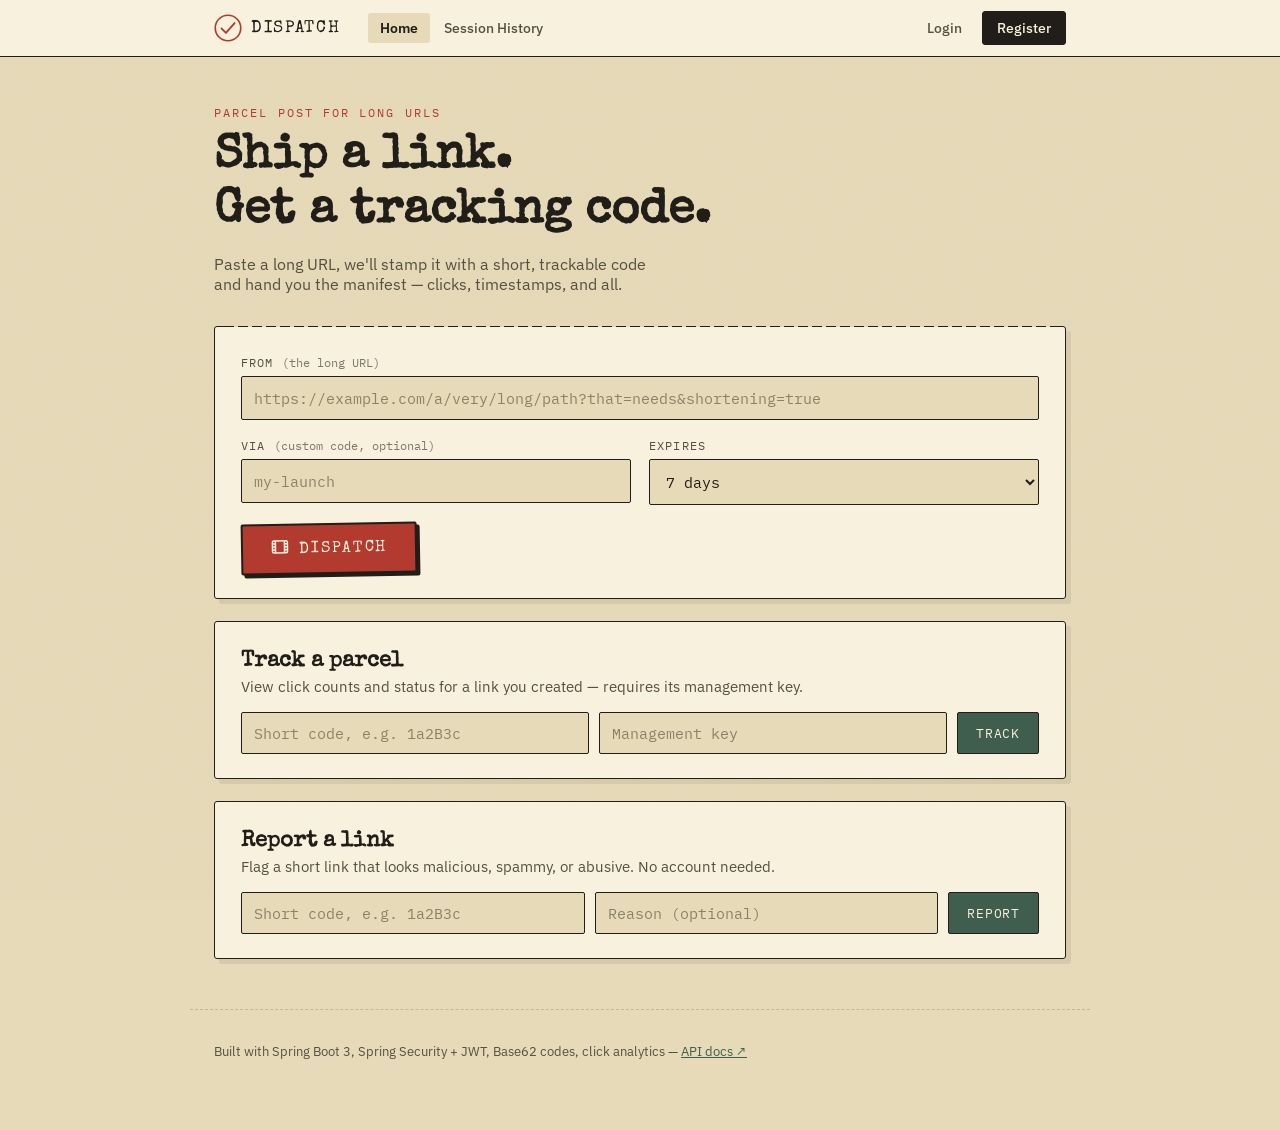
==== src/main/resources/static/index.html @ ba4afdc9 "Initial commit: URL Shortener with Render deployment config" ====
<!DOCTYPE html>
<html lang="en">
<head>
<meta charset="UTF-8"/>
<meta name="viewport" content="width=device-width, initial-scale=1.0"/>
<title>Dispatch — Ship your links</title>
<link rel="preconnect" href="https://fonts.googleapis.com">
<link href="https://fonts.googleapis.com/css2?family=Special+Elite&family=IBM+Plex+Mono:wght@400;500;600&family=IBM+Plex+Sans:wght@400;500;600;700&display=swap" rel="stylesheet">
<link rel="stylesheet" href="css/nav.css"/>
<link rel="stylesheet" href="css/style.css"/>
</head>
<body>

<div class="grain"></div>
<div id="site-nav"></div>

<main class="wrap main-content">

  <section class="hero">
    <p class="eyebrow">Parcel post for long URLs</p>
    <h1>Ship a link.<br>Get a tracking code.</h1>
    <p class="lede">Paste a long URL, we'll stamp it with a short, trackable code and hand you the manifest — clicks, timestamps, and all.</p>
  </section>

  <!-- Dispatch form (the label card) -->
  <section class="label-card" id="shipForm">
    <div class="label-edge"></div>

    <div class="label-row">
      <label for="longUrl">FROM <span class="hint">(the long URL)</span></label>
      <input type="url" id="longUrl" name="longUrl"
             placeholder="https://example.com/a/very/long/path?that=needs&shortening=true"
             autocomplete="url"/>
    </div>

    <div class="label-row two-col">
      <div>
        <label for="customAlias">VIA <span class="hint">(custom code, optional)</span></label>
        <input type="text" id="customAlias" name="customAlias" placeholder="my-launch" maxlength="20"/>
      </div>
      <div>
        <label for="expiresInDays">EXPIRES</label>
        <select id="expiresInDays" name="expiresInDays">
          <option value="1">1 day</option>
          <option value="7" selected>7 days</option>
          <option value="30">30 days</option>
          <option value="90">90 days</option>
        </select>
      </div>
    </div>

    <div class="dispatch-area">
      <button type="button" class="stamp-btn" id="submit-btn" aria-live="polite">
        <span class="btn-icon" id="btn-icon" aria-hidden="true">
          <!-- Postage stamp icon -->
          <svg width="18" height="18" viewBox="0 0 24 24" fill="none" stroke="currentColor" stroke-width="2"><rect x="2" y="4" width="20" height="16" rx="2"/><path d="M6 4v16M18 4v16M2 12h4M18 12h4M2 8h4M18 8h4M2 16h4M18 16h4"/></svg>
        </span>
        <span id="btn-label">DISPATCH</span>
      </button>

      <!-- Stamp animation overlay -->
      <div class="stamp-overlay" id="stamp-overlay" aria-hidden="true">
        <div class="stamp-seal" id="stamp-seal">
          <svg viewBox="0 0 120 120" class="seal-ring">
            <circle cx="60" cy="60" r="54" fill="none" stroke="currentColor" stroke-width="2.5" stroke-dasharray="4 3"/>
            <circle cx="60" cy="60" r="42" fill="none" stroke="currentColor" stroke-width="1.5"/>
          </svg>
          <div class="seal-text">
            <div class="seal-word">DISPATCHED</div>
            <div class="seal-code" id="seal-code">——</div>
          </div>
        </div>
      </div>
    </div>

    <p class="form-error" id="form-error" hidden></p>
  </section>

  <!-- Result card (shown after successful dispatch) -->
  <section class="result-card" id="result-card" hidden>
    <div class="result-badge">
      <svg width="18" height="18" viewBox="0 0 24 24" fill="none" stroke="currentColor" stroke-width="2.5" aria-hidden="true"><polyline points="20 6 9 17 4 12"/></svg>
      DISPATCHED
    </div>

    <div class="result-url-row">
      <a class="result-short-url" id="result-url" href="#" target="_blank" rel="noopener"></a>
      <button class="result-copy" id="copy-btn" type="button">Copy</button>
      <a class="result-open" id="open-btn" href="#" target="_blank" rel="noopener">Open</a>
      <button class="result-copy" id="result-track-btn" type="button">Track</button>
    </div>

    <div class="result-meta">
      <span class="result-meta-item" id="result-expires-wrap" hidden>
        <svg width="13" height="13" viewBox="0 0 24 24" fill="none" stroke="currentColor" stroke-width="2" aria-hidden="true"><circle cx="12" cy="12" r="10"/><polyline points="12 6 12 12 16 14"/></svg>
        Expires <span id="result-expires"></span>
      </span>
      <span class="result-meta-item result-dest" id="result-long" title=""></span>
    </div>

    <div class="result-key-row">
      <svg width="14" height="14" viewBox="0 0 24 24" fill="none" stroke="currentColor" stroke-width="2" aria-hidden="true"><rect x="3" y="11" width="18" height="11" rx="2" ry="2"/><path d="M7 11V7a5 5 0 0 1 10 0v4"/></svg>
      <div class="result-key-text">
        <p class="result-key-label">Management key — save this now, it won't be shown again</p>
        <p class="result-key-sub">Needed to view click tracking for this link below. Anyone with just the short link can still open it, but not see its stats.</p>
        <code id="result-key" class="result-key-code"></code>
      </div>
      <button class="result-copy" id="copy-key-btn" type="button">Copy key</button>
    </div>
  </section>

  <!-- Track / stats section -->
  <section class="tracking-card" id="track-section">
    <h2>Track a parcel</h2>
    <p class="section-sub">View click counts and status for a link you created — requires its management key.</p>
    <div class="track-form-row">
      <input type="text" id="trackCode" placeholder="Short code, e.g. 1a2B3c" maxlength="20"/>
      <input type="text" id="trackKey" placeholder="Management key" maxlength="24"/>
      <button type="button" id="track-btn">Track</button>
    </div>
    <div class="track-result" id="track-result" hidden>
      <div class="track-grid">
        <div><span class="track-label">Clicks</span><span class="track-value" id="track-clicks">0</span></div>
        <div><span class="track-label">Created</span><span class="track-value" id="track-created">—</span></div>
        <div><span class="track-label">Last click</span><span class="track-value" id="track-last">—</span></div>
        <div><span class="track-label">Status</span><span class="track-value" id="track-status">—</span></div>
      </div>
      <div class="track-dest">
        <span class="track-label">Destination</span>
        <span id="track-dest-url"></span>
      </div>
    </div>
    <p class="form-error" id="track-error" hidden></p>
  </section>

  <!-- Report abuse section -->
  <section class="tracking-card" id="report-section">
    <h2>Report a link</h2>
    <p class="section-sub">Flag a short link that looks malicious, spammy, or abusive. No account needed.</p>
    <div class="track-form-row">
      <input type="text" id="reportCode" placeholder="Short code, e.g. 1a2B3c" maxlength="20"/>
      <input type="text" id="reportReason" placeholder="Reason (optional)" maxlength="500"/>
      <button type="button" id="report-btn">Report</button>
    </div>
    <p class="form-error" id="report-error" hidden></p>
    <p class="form-success" id="report-success" hidden></p>
  </section>

</main>

<footer class="site-footer">
  <div class="wrap">
    <p>Built with Spring Boot 3, Spring Security + JWT, Base62 codes, click analytics — <a href="/swagger-ui.html" target="_blank" rel="noopener">API docs ↗</a></p>
  </div>
</footer>

<script src="js/auth.js"></script>
<script src="js/nav.js"></script>
<script src="js/app.js"></script>
</body>
</html>
---- src/main/resources/static/css/nav.css ----
/* ==========================================================
   nav.css — shared navigation bar + auth form base
   ========================================================== */

/* ── Design tokens (duplicated from style.css so nav/auth
      pages can stand alone without importing the full sheet) ── */
:root {
  --kraft:        #E6DAB8;
  --kraft-dark:   #D8C89C;
  --ink:          #211D18;
  --ink-soft:     #55503f;
  --paper:        #F7F1DE;
  --stamp-red:    #B23A2E;
  --teal:         #3F5E4E;
  --line:         #C9B98A;
  --success:      #2D6A4F;
  --danger:       #B23A2E;

  --font-display: 'Special Elite', 'Courier New', monospace;
  --font-body:    'IBM Plex Sans', -apple-system, sans-serif;
  --font-mono:    'IBM Plex Mono', 'Courier New', monospace;
  --radius:       3px;
}

/* ── Reset ── */
*, *::before, *::after { box-sizing: border-box; }
body { margin: 0; font-family: var(--font-body); color: var(--ink); background: var(--kraft); }
a { color: var(--teal); }
button { cursor: pointer; }

.wrap {
  max-width: 900px;
  margin: 0 auto;
  padding: 0 24px;
}

/* ── Nav bar ── */
#site-nav {
  background: var(--paper);
  border-bottom: 1.5px solid var(--ink);
  position: sticky;
  top: 0;
  z-index: 100;
}

.nav-inner {
  display: flex;
  align-items: center;
  gap: 0;
  height: 56px;
}

.nav-logo {
  display: flex;
  align-items: center;
  gap: 9px;
  text-decoration: none;
  color: var(--ink);
  font-family: var(--font-display);
  font-size: 1.05rem;
  letter-spacing: 0.1em;
  margin-right: 28px;
  flex-shrink: 0;
}
.nav-logo svg { color: var(--stamp-red); }
.nav-logo:hover { color: var(--stamp-red); }

.nav-links {
  display: flex;
  align-items: center;
  gap: 2px;
  flex: 1;
}

.nav-link {
  font-family: var(--font-body);
  font-size: 0.88rem;
  font-weight: 500;
  text-decoration: none;
  color: var(--ink-soft);
  padding: 6px 12px;
  border-radius: var(--radius);
  transition: color 0.12s, background 0.12s;
}
.nav-link:hover, .nav-link.active {
  color: var(--ink);
  background: var(--kraft);
}
.nav-link.active { font-weight: 600; color: var(--ink); }

.nav-actions {
  display: flex;
  align-items: center;
  gap: 8px;
  margin-left: auto;
}

.nav-user {
  display: flex;
  align-items: center;
  gap: 6px;
  font-size: 0.85rem;
  color: var(--ink-soft);
  font-family: var(--font-mono);
  padding: 0 6px;
}

.nav-btn {
  display: inline-flex;
  align-items: center;
  gap: 6px;
  font-family: var(--font-body);
  font-size: 0.85rem;
  font-weight: 500;
  padding: 7px 14px;
  border-radius: var(--radius);
  text-decoration: none;
  border: 1.5px solid var(--ink);
  background: transparent;
  color: var(--ink);
  transition: background 0.12s, color 0.12s;
}
.nav-btn:hover { background: var(--kraft-dark); }

.nav-register {
  background: var(--ink);
  color: var(--paper);
}
.nav-register:hover { background: var(--stamp-red); border-color: var(--stamp-red); color: var(--paper); }

.nav-logout { background: transparent; }
.nav-logout:hover { border-color: var(--stamp-red); color: var(--stamp-red); }

/* ── Mobile nav ── */
@media (max-width: 600px) {
  .nav-logo span { display: none; }
  .nav-link { padding: 6px 8px; font-size: 0.82rem; }
  .nav-btn  { padding: 6px 10px; font-size: 0.82rem; }
  .nav-user { display: none; }
}

/* ── Auth form pages ── */
.auth-page {
  min-height: calc(100vh - 56px);
  display: flex;
  align-items: center;
  justify-content: center;
  padding: 40px 24px;
  background: var(--kraft);
}

.auth-card {
  background: var(--paper);
  border: 1.5px solid var(--ink);
  border-radius: var(--radius);
  padding: 40px 36px;
  width: 100%;
  max-width: 420px;
  box-shadow: 5px 5px 0 rgba(33,29,24,0.08);
  position: relative;
}

.auth-card::before {
  content: '';
  position: absolute;
  top: -1px; left: 14px; right: 14px;
  height: 1px;
  background-image: radial-gradient(circle, var(--kraft) 2px, transparent 2.2px);
  background-size: 14px 2px;
  background-repeat: repeat-x;
}

.auth-eyebrow {
  font-family: var(--font-mono);
  font-size: 0.7rem;
  letter-spacing: 0.14em;
  text-transform: uppercase;
  color: var(--stamp-red);
  margin: 0 0 8px;
}

.auth-title {
  font-family: var(--font-display);
  font-size: 1.7rem;
  margin: 0 0 28px;
  line-height: 1.2;
}

.auth-field { margin-bottom: 18px; }

.auth-field label {
  display: block;
  font-family: var(--font-mono);
  font-size: 0.7rem;
  letter-spacing: 0.1em;
  text-transform: uppercase;
  color: var(--ink-soft);
  margin-bottom: 6px;
}

.auth-field input {
  width: 100%;
  font-family: var(--font-mono);
  font-size: 0.95rem;
  padding: 11px 12px;
  border: 1.5px solid var(--line);
  border-radius: var(--radius);
  background: var(--kraft);
  color: var(--ink);
  transition: border-color 0.12s;
}
.auth-field input:focus {
  outline: none;
  border-color: var(--ink);
}
.auth-field input.error { border-color: var(--danger); }
.auth-field input::placeholder { color: #a09880; }

.field-hint {
  font-size: 0.75rem;
  color: var(--ink-soft);
  margin-top: 4px;
  font-family: var(--font-mono);
}
.field-hint.error { color: var(--danger); }

.auth-submit {
  width: 100%;
  font-family: var(--font-display);
  letter-spacing: 0.1em;
  font-size: 1rem;
  color: var(--paper);
  background: var(--stamp-red);
  border: 2px solid var(--ink);
  border-radius: var(--radius);
  padding: 13px;
  margin-top: 8px;
  display: flex;
  align-items: center;
  justify-content: center;
  gap: 8px;
  transition: opacity 0.15s, transform 0.1s;
}
.auth-submit:hover:not(:disabled) { opacity: 0.88; }
.auth-submit:active:not(:disabled) { transform: translateY(1px); }
.auth-submit:disabled { opacity: 0.6; cursor: progress; }

.auth-divider {
  text-align: center;
  margin: 24px 0 0;
  font-size: 0.85rem;
  color: var(--ink-soft);
}
.auth-divider a {
  color: var(--teal);
  font-weight: 600;
  text-decoration: none;
}
.auth-divider a:hover { text-decoration: underline; }

.auth-back {
  display: inline-flex;
  align-items: center;
  gap: 6px;
  font-size: 0.82rem;
  color: var(--ink-soft);
  text-decoration: none;
  margin-bottom: 24px;
}
.auth-back:hover { color: var(--ink); }

.auth-alert {
  background: #fdf2f2;
  border: 1px solid var(--danger);
  border-radius: var(--radius);
  padding: 10px 14px;
  font-family: var(--font-mono);
  font-size: 0.82rem;
  color: var(--danger);
  margin-bottom: 18px;
}
.auth-alert.success {
  background: #f2fdf6;
  border-color: var(--success);
  color: var(--success);
}

/* Loading spinner (inline SVG) */
.spin { animation: spin 0.8s linear infinite; }
@keyframes spin { to { transform: rotate(360deg); } }

/* Focus rings */
a:focus-visible, button:focus-visible, input:focus-visible {
  outline: 2px solid var(--stamp-red);
  outline-offset: 2px;
}
---- src/main/resources/static/css/style.css ----
/* ==========================================================
   style.css — home page styles (nav vars come from nav.css)
   ========================================================== */

/* Grain texture overlay */
.grain {
  position: fixed; inset: 0; pointer-events: none; z-index: 0; opacity: .04;
  background-image: url("data:image/svg+xml,%3Csvg xmlns='http://www.w3.org/2000/svg' width='120' height='120'%3E%3Cfilter id='n'%3E%3CfeTurbulence type='fractalNoise' baseFrequency='.9' numOctaves='2' stitchTiles='stitch'/%3E%3C/filter%3E%3Crect width='100%25' height='100%25' filter='url(%23n)'/%3E%3C/svg%3E");
}

.main-content { position: relative; z-index: 1; }

/* ── Hero ── */
.hero { padding: 48px 0 32px; }
.eyebrow {
  font-family: var(--font-mono); font-size: .72rem;
  letter-spacing: .18em; text-transform: uppercase;
  color: var(--stamp-red); margin: 0 0 10px;
}
.hero h1 {
  font-family: var(--font-display);
  font-size: clamp(1.9rem, 5vw, 3rem); line-height: 1.15;
  margin: 0 0 14px;
}
.lede { max-width: 46ch; color: var(--ink-soft); font-size: 1rem; margin: 0; }

/* ── Shipping label card ── */
.label-card, .result-card, .tracking-card {
  background: var(--paper);
  border: 1.5px solid var(--ink);
  border-radius: var(--radius);
  padding: 28px 26px 24px;
  margin-bottom: 22px;
  position: relative;
  box-shadow: 5px 5px 0 rgba(33,29,24,.08);
}
.label-edge {
  position: absolute; top: -1px; left: 14px; right: 14px; height: 1px;
  background-image: radial-gradient(circle, var(--kraft) 2px, transparent 2.2px);
  background-size: 14px 2px; background-repeat: repeat-x;
}
.label-row { margin-bottom: 18px; }
.label-row.two-col { display: grid; grid-template-columns: 1fr 1fr; gap: 18px; }
label {
  display: block; font-family: var(--font-mono); font-size: .72rem;
  letter-spacing: .1em; text-transform: uppercase; color: var(--ink-soft); margin-bottom: 6px;
}
label .hint { text-transform: none; letter-spacing: normal; opacity: .75; }
input[type="url"], input[type="text"], select {
  width: 100%; font-family: var(--font-mono); font-size: .95rem;
  padding: 11px 12px; border: 1px solid var(--ink);
  border-radius: 2px; background: var(--kraft); color: var(--ink);
}
input:focus, select:focus { outline: 2px solid var(--stamp-red); outline-offset: 1px; }
input::placeholder { color: #8a8266; }

/* ── Dispatch button ── */
.dispatch-area { position: relative; display: inline-block; }

.stamp-btn {
  font-family: var(--font-display); letter-spacing: .12em; font-size: 1rem;
  color: var(--paper); background: var(--stamp-red);
  border: 2px solid var(--ink); border-radius: 2px;
  padding: 12px 28px; cursor: pointer;
  display: inline-flex; align-items: center; gap: 10px;
  transform: rotate(-1deg);
  transition: transform .15s, box-shadow .15s, opacity .15s;
  box-shadow: 3px 3px 0 var(--ink);
  position: relative; z-index: 1;
}
.stamp-btn:hover:not(:disabled) {
  transform: rotate(-1deg) translate(-1px,-1px);
  box-shadow: 4px 4px 0 var(--ink);
}
.stamp-btn:active:not(:disabled) {
  transform: rotate(-1deg) translate(1px,1px);
  box-shadow: 1px 1px 0 var(--ink);
}
.stamp-btn:disabled { opacity: .7; cursor: default; }

/* ── Stamp animation overlay ── */
.stamp-overlay {
  position: fixed; inset: 0;
  display: flex; align-items: center; justify-content: center;
  background: rgba(33,29,24,.55);
  z-index: 200;
  opacity: 0; pointer-events: none;
  transition: opacity .2s;
}
.stamp-overlay.visible { opacity: 1; pointer-events: auto; }

.stamp-seal {
  position: relative; width: 160px; height: 160px;
  display: flex; align-items: center; justify-content: center;
  color: var(--stamp-red);
  transform: scale(0.3) rotate(-30deg);
  opacity: 0;
  transition: none;
}
.stamp-seal.drop {
  transition: transform .35s cubic-bezier(.17,.67,.35,1.4), opacity .2s;
  transform: scale(1) rotate(-8deg);
  opacity: 1;
}
.stamp-seal.landed {
  transition: transform .08s ease-out;
  transform: scale(0.96) rotate(-8deg);
}
.seal-ring { position: absolute; inset: 0; width: 100%; height: 100%; }
.seal-text {
  position: relative; z-index: 1; text-align: center;
}
.seal-word {
  font-family: var(--font-display); font-size: .65rem;
  letter-spacing: .25em; text-transform: uppercase; color: var(--stamp-red);
  margin-bottom: 4px;
}
.seal-code {
  font-family: var(--font-mono); font-weight: 600; font-size: 1.3rem;
  color: var(--stamp-red);
}

/* ── Result card ── */
.result-card { animation: slideIn .25s ease-out; }
@keyframes slideIn { from { opacity: 0; transform: translateY(8px); } }

.result-badge {
  display: inline-flex; align-items: center; gap: 7px;
  font-family: var(--font-mono); font-size: .72rem;
  letter-spacing: .14em; text-transform: uppercase;
  color: var(--success, #2D6A4F);
  background: #f0faf5; border: 1px solid #a8d5b5;
  border-radius: 2px; padding: 5px 12px;
  margin-bottom: 16px;
}

.result-url-row {
  display: flex; align-items: center; gap: 10px;
  margin-bottom: 14px; flex-wrap: wrap;
}
.result-short-url {
  font-family: var(--font-mono); font-weight: 700; font-size: 1.15rem;
  color: var(--teal); text-decoration: none; word-break: break-all;
}
.result-short-url:hover { text-decoration: underline; }

.result-copy, .result-open {
  font-family: var(--font-mono); font-size: .75rem; text-transform: uppercase;
  letter-spacing: .06em; padding: 6px 12px; border-radius: 2px;
  border: 1px solid var(--line); background: transparent; color: var(--ink);
  text-decoration: none; cursor: pointer; white-space: nowrap;
  transition: border-color .12s, color .12s;
}
.result-copy:hover, .result-open:hover { border-color: var(--ink); color: var(--ink); }
.result-copy.copied { border-color: var(--teal); color: var(--teal); }

.result-meta { display: flex; gap: 18px; flex-wrap: wrap; }
.result-meta-item {
  display: flex; align-items: center; gap: 5px;
  font-family: var(--font-mono); font-size: .8rem; color: var(--ink-soft);
}
.result-dest { overflow: hidden; text-overflow: ellipsis; white-space: nowrap; max-width: 320px; }

.result-key-row {
  display: flex; align-items: flex-start; gap: 12px;
  margin-top: 16px; padding: 14px 16px;
  background: var(--kraft); border: 1px dashed var(--stamp-red); border-radius: 2px;
  color: var(--stamp-red);
}
.result-key-text { flex: 1; min-width: 0; }
.result-key-label {
  margin: 0 0 3px; font-family: var(--font-mono); font-size: .78rem;
  font-weight: 600; text-transform: uppercase; letter-spacing: .04em;
}
.result-key-sub {
  margin: 0 0 8px; font-family: var(--font-body, inherit); font-size: .78rem;
  color: var(--ink-soft); line-height: 1.4;
}
.result-key-code {
  display: inline-block; font-family: var(--font-mono); font-size: .95rem;
  font-weight: 600; color: var(--ink); background: var(--paper);
  border: 1px solid var(--line); border-radius: 2px; padding: 4px 8px;
  word-break: break-all;
}
.result-key-row .result-copy { flex-shrink: 0; }

.form-error {
  font-family: var(--font-mono); font-size: .85rem;
  color: var(--stamp-red); margin-top: 14px; margin-bottom: 0;
}
.form-success {
  font-family: var(--font-mono); font-size: .85rem;
  color: var(--success, #2D6A4F); margin-top: 14px; margin-bottom: 0;
}

/* ── Tracking section ── */
.tracking-card h2 { font-family: var(--font-display); font-size: 1.4rem; margin: 0 0 4px; }
.section-sub { color: var(--ink-soft); margin: 0 0 16px; font-size: .92rem; }
.track-form-row { display: flex; gap: 10px; }
.track-form-row input {
  flex: 1; font-family: var(--font-mono); padding: 10px 12px;
  border: 1px solid var(--ink); border-radius: 2px; background: var(--kraft);
}
.track-form-row button {
  font-family: var(--font-mono); letter-spacing: .06em; text-transform: uppercase;
  font-size: .82rem; padding: 10px 18px; border: 1px solid var(--ink);
  border-radius: 2px; background: var(--teal); color: var(--paper); cursor: pointer;
}
.track-form-row button:hover { background: var(--ink); }

.track-result { margin-top: 20px; border-top: 1px dashed var(--line); padding-top: 18px; }
.track-grid { display: grid; grid-template-columns: repeat(4,1fr); gap: 14px; margin-bottom: 14px; }
.track-label {
  display: block; font-family: var(--font-mono); font-size: .65rem;
  text-transform: uppercase; letter-spacing: .08em; color: var(--ink-soft); margin-bottom: 3px;
}
.track-value { font-family: var(--font-mono); font-weight: 600; font-size: 1.05rem; }
.track-dest { font-family: var(--font-mono); font-size: .85rem; word-break: break-all; color: var(--ink-soft); }
.track-dest .track-label { display: inline; margin-right: 8px; }

/* ── Footer ── */
.site-footer { padding: 28px 0 56px; color: var(--ink-soft); font-size: .82rem; }
.site-footer .wrap { border-top: 1px dashed var(--line); padding-top: 20px; }

/* ── Responsive ── */
@media (max-width: 620px) {
  .label-row.two-col { grid-template-columns: 1fr; }
  .track-grid { grid-template-columns: repeat(2,1fr); }
  .result-url-row { flex-direction: column; align-items: flex-start; }
  .track-form-row { flex-direction: column; }
  .result-key-row { flex-direction: column; }
}
@media (prefers-reduced-motion: reduce) {
  .stamp-btn, .stamp-seal, .result-card { transition: none !important; animation: none !important; }
}
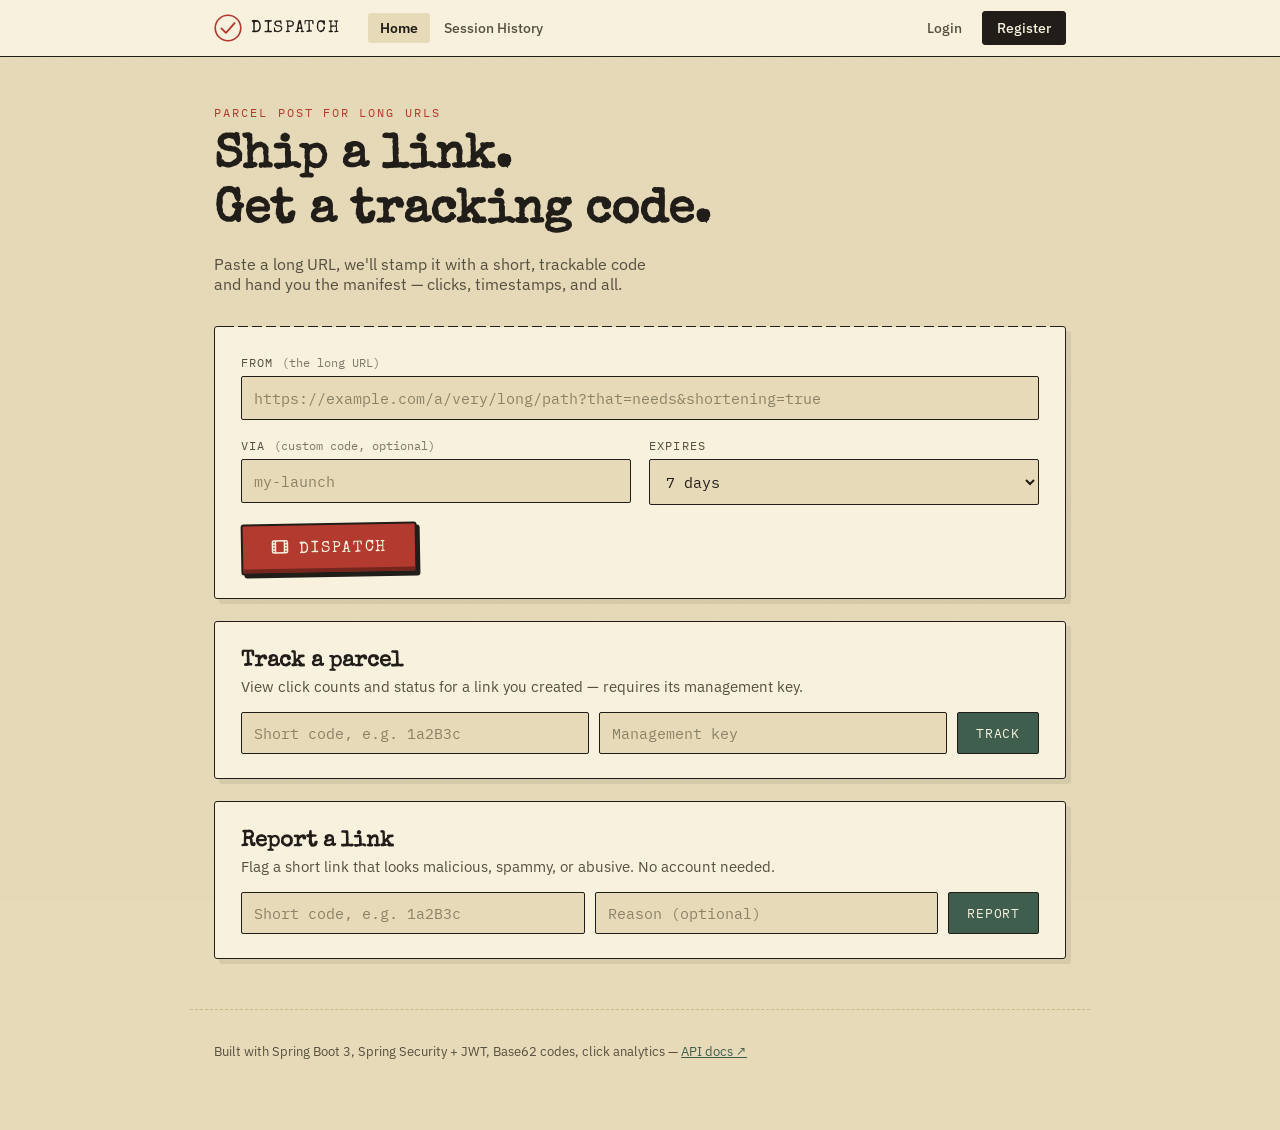
==== commit 590eb3cc: "Feat: responsive table layout, click-to-copy short code, Track button in My Dispatches, and mechanic" ====
--- a/src/main/resources/static/index.html
+++ b/src/main/resources/static/index.html
@@ -53,21 +53,28 @@
       <button type="button" class="stamp-btn" id="submit-btn" aria-live="polite">
         <span class="btn-icon" id="btn-icon" aria-hidden="true">
           <!-- Postage stamp icon -->
-          <svg width="18" height="18" viewBox="0 0 24 24" fill="none" stroke="currentColor" stroke-width="2"><rect x="2" y="4" width="20" height="16" rx="2"/><path d="M6 4v16M18 4v16M2 12h4M18 12h4M2 8h4M18 8h4M2 16h4M18 16h4"/></svg>
+          <svg class="normal-icon" width="18" height="18" viewBox="0 0 24 24" fill="none" stroke="currentColor" stroke-width="2"><rect x="2" y="4" width="20" height="16" rx="2"/><path d="M6 4v16M18 4v16M2 12h4M18 12h4M2 8h4M18 8h4M2 16h4M18 16h4"/></svg>
+          <!-- Spinning gear icon for mechanical loading -->
+          <svg class="gear-icon" width="18" height="18" viewBox="0 0 24 24" fill="none" stroke="currentColor" stroke-width="2.2"><circle cx="12" cy="12" r="3"/><path d="M19.4 15a1.65 1.65 0 0 0 .33 1.82l.06.06a2 2 0 0 1 0 2.83 2 2 0 0 1-2.83 0l-.06-.06a1.65 1.65 0 0 0-1.82-.33 1.65 1.65 0 0 0-1 1.51V21a2 2 0 0 1-2 2 2 2 0 0 1-2-2v-.09A1.65 1.65 0 0 0 9 19.4a1.65 1.65 0 0 0-1.82.33l-.06.06a2 2 0 0 1-2.83 0 2 2 0 0 1 0-2.83l.06-.06a1.65 1.65 0 0 0 .33-1.82 1.65 1.65 0 0 0-1.51-1H3a2 2 0 0 1-2-2 2 2 0 0 1 2-2h.09A1.65 1.65 0 0 0 4.6 9a1.65 1.65 0 0 0-.33-1.82l-.06-.06a2 2 0 0 1 0-2.83 2 2 0 0 1 2.83 0l.06.06a1.65 1.65 0 0 0 1.82.33H9a1.65 1.65 0 0 0 1-1.51V3a2 2 0 0 1 2-2 2 2 0 0 1 2 2v.09a1.65 1.65 0 0 0 1 1.51 1.65 1.65 0 0 0 1.82-.33l.06-.06a2 2 0 0 1 2.83 0 2 2 0 0 1 0 2.83l-.06.06a1.65 1.65 0 0 0-.33 1.82V9a1.65 1.65 0 0 0 1.51 1H21a2 2 0 0 1 2 2 2 2 0 0 1-2 2h-.09a1.65 1.65 0 0 0-1.51 1z"/></svg>
         </span>
         <span id="btn-label">DISPATCH</span>
+        <div class="stamp-progress-bar"><div class="stamp-progress-fill" id="stamp-progress-fill"></div></div>
       </button>
 
       <!-- Stamp animation overlay -->
       <div class="stamp-overlay" id="stamp-overlay" aria-hidden="true">
-        <div class="stamp-seal" id="stamp-seal">
-          <svg viewBox="0 0 120 120" class="seal-ring">
-            <circle cx="60" cy="60" r="54" fill="none" stroke="currentColor" stroke-width="2.5" stroke-dasharray="4 3"/>
-            <circle cx="60" cy="60" r="42" fill="none" stroke="currentColor" stroke-width="1.5"/>
-          </svg>
-          <div class="seal-text">
-            <div class="seal-word">DISPATCHED</div>
-            <div class="seal-code" id="seal-code">——</div>
+        <div class="stamp-press-assembly" id="stamp-press-assembly">
+          <div class="press-arm"></div>
+          <div class="stamp-seal" id="stamp-seal">
+            <svg viewBox="0 0 120 120" class="seal-ring">
+              <circle cx="60" cy="60" r="54" fill="none" stroke="currentColor" stroke-width="2.5" stroke-dasharray="4 3"/>
+              <circle cx="60" cy="60" r="42" fill="none" stroke="currentColor" stroke-width="1.5"/>
+            </svg>
+            <div class="seal-text">
+              <div class="seal-word">DISPATCHED</div>
+              <div class="seal-code" id="seal-code">——</div>
+            </div>
+            <div class="seal-glow"></div>
           </div>
         </div>
       </div>
--- a/src/main/resources/static/css/style.css
+++ b/src/main/resources/static/css/style.css
@@ -60,13 +60,14 @@
 .stamp-btn {
   font-family: var(--font-display); letter-spacing: .12em; font-size: 1rem;
   color: var(--paper); background: var(--stamp-red);
-  border: 2px solid var(--ink); border-radius: 2px;
+  border: 2px solid var(--ink); border-radius: 3px;
   padding: 12px 28px; cursor: pointer;
   display: inline-flex; align-items: center; gap: 10px;
   transform: rotate(-1deg);
-  transition: transform .15s, box-shadow .15s, opacity .15s;
+  transition: transform .15s, box-shadow .15s, opacity .15s, background .2s, border-color .2s;
   box-shadow: 3px 3px 0 var(--ink);
   position: relative; z-index: 1;
+  overflow: hidden;
 }
 .stamp-btn:hover:not(:disabled) {
   transform: rotate(-1deg) translate(-1px,-1px);
@@ -76,18 +77,66 @@
   transform: rotate(-1deg) translate(1px,1px);
   box-shadow: 1px 1px 0 var(--ink);
 }
-.stamp-btn:disabled { opacity: .7; cursor: default; }
+.stamp-btn:disabled { opacity: .85; cursor: default; }
+
+/* Mechanical Loading State */
+.stamp-btn .gear-icon { display: none; }
+.stamp-btn .normal-icon { display: inline-block; }
+
+.stamp-btn.stamping {
+  background: #bf3f24;
+  border-color: #ffd166;
+  box-shadow: 0 0 16px rgba(255, 209, 102, 0.45), 2px 2px 0 var(--ink);
+  transform: rotate(-1deg) translateY(2px) scale(0.98);
+}
+.stamp-btn.stamping .normal-icon { display: none; }
+.stamp-btn.stamping .gear-icon {
+  display: inline-block;
+  animation: spinGear 1.2s cubic-bezier(0.4, 0, 0.2, 1) infinite;
+  color: #ffd166;
+}
+
+@keyframes spinGear {
+  from { transform: rotate(0deg); }
+  to { transform: rotate(360deg); }
+}
+
+.stamp-progress-bar {
+  position: absolute;
+  bottom: 0; left: 0; right: 0;
+  height: 4px;
+  background: rgba(0, 0, 0, 0.35);
+  overflow: hidden;
+}
+.stamp-progress-fill {
+  height: 100%;
+  width: 0%;
+  background: #ffd166;
+  box-shadow: 0 0 8px #ffd166;
+  transition: width 0.6s ease-out;
+}
+.stamp-btn.stamping .stamp-progress-fill {
+  width: 85%;
+}
 
 /* ── Stamp animation overlay ── */
 .stamp-overlay {
   position: fixed; inset: 0;
   display: flex; align-items: center; justify-content: center;
-  background: rgba(33,29,24,.55);
+  background: rgba(33,29,24,.6);
+  backdrop-filter: blur(2px);
   z-index: 200;
   opacity: 0; pointer-events: none;
   transition: opacity .2s;
 }
 .stamp-overlay.visible { opacity: 1; pointer-events: auto; }
+
+.stamp-press-assembly {
+  position: relative;
+  display: flex;
+  flex-direction: column;
+  align-items: center;
+}
 
 .stamp-seal {
   position: relative; width: 160px; height: 160px;
@@ -105,6 +154,19 @@
 .stamp-seal.landed {
   transition: transform .08s ease-out;
   transform: scale(0.96) rotate(-8deg);
+  filter: drop-shadow(0 0 20px rgba(200, 75, 49, 0.6));
+}
+.seal-glow {
+  position: absolute;
+  inset: -15px;
+  border-radius: 50%;
+  background: radial-gradient(circle, rgba(200, 75, 49, 0.35) 0%, transparent 70%);
+  opacity: 0;
+  pointer-events: none;
+  transition: opacity 0.3s ease;
+}
+.stamp-seal.landed .seal-glow {
+  opacity: 1;
 }
 .seal-ring { position: absolute; inset: 0; width: 100%; height: 100%; }
 .seal-text {
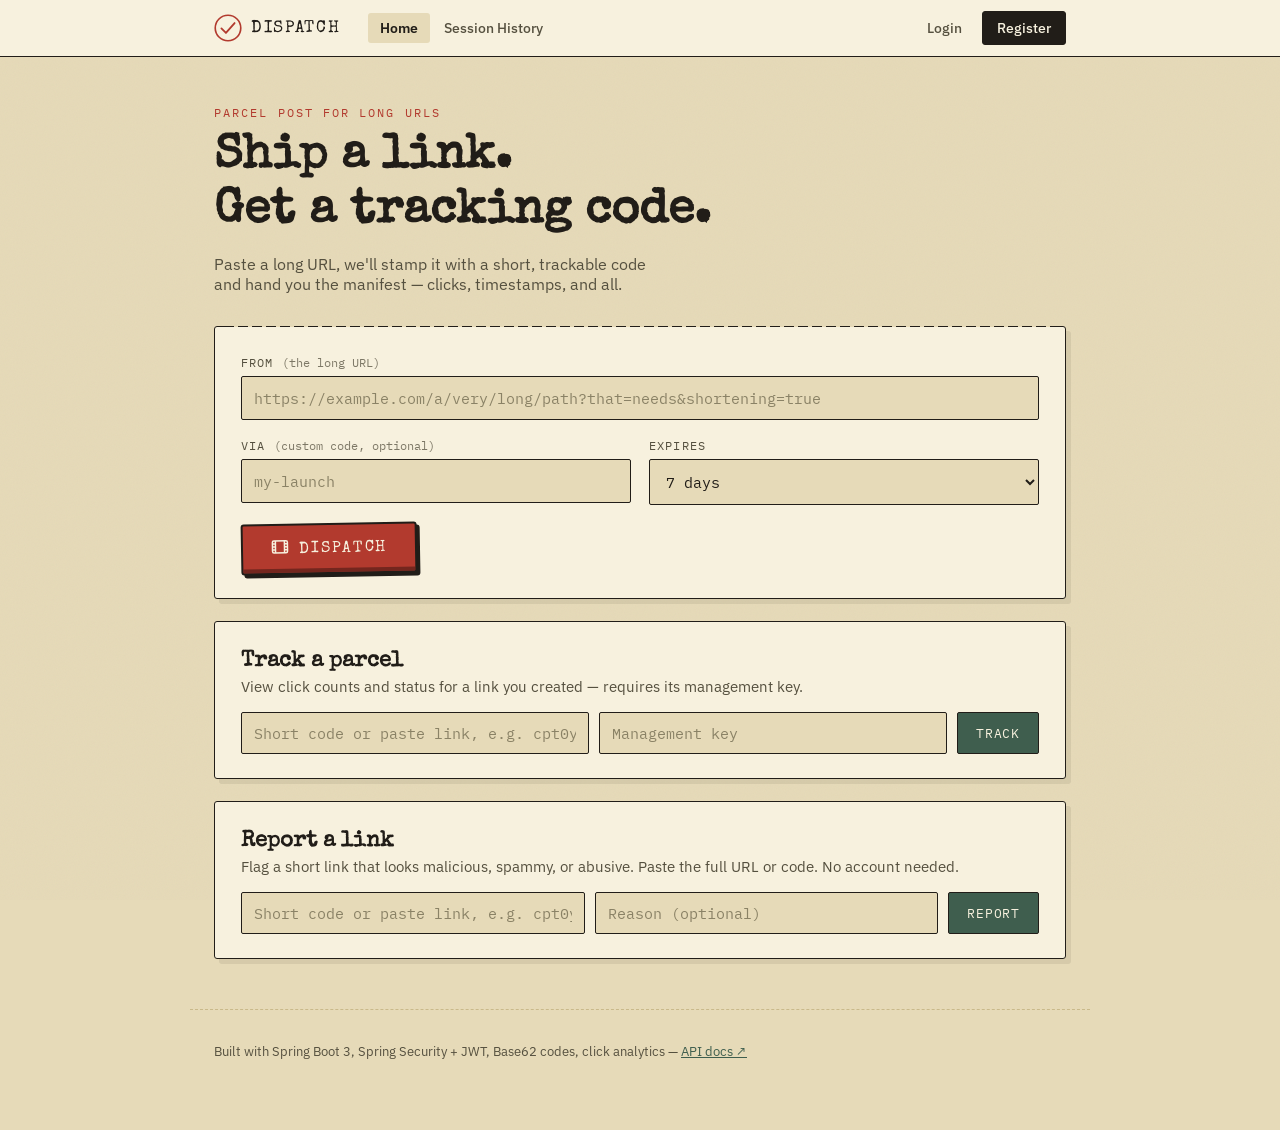
==== commit ef38d7bb: "Feat: extract short code from full URLs in track/report and real-time Safe Browsing threat check on " ====
--- a/src/main/resources/static/index.html
+++ b/src/main/resources/static/index.html
@@ -121,8 +121,8 @@
     <h2>Track a parcel</h2>
     <p class="section-sub">View click counts and status for a link you created — requires its management key.</p>
     <div class="track-form-row">
-      <input type="text" id="trackCode" placeholder="Short code, e.g. 1a2B3c" maxlength="20"/>
-      <input type="text" id="trackKey" placeholder="Management key" maxlength="24"/>
+      <input type="text" id="trackCode" placeholder="Short code or paste link, e.g. cpt0yec or https://..." maxlength="300"/>
+      <input type="text" id="trackKey" placeholder="Management key" maxlength="50"/>
       <button type="button" id="track-btn">Track</button>
     </div>
     <div class="track-result" id="track-result" hidden>
@@ -143,9 +143,9 @@
   <!-- Report abuse section -->
   <section class="tracking-card" id="report-section">
     <h2>Report a link</h2>
-    <p class="section-sub">Flag a short link that looks malicious, spammy, or abusive. No account needed.</p>
+    <p class="section-sub">Flag a short link that looks malicious, spammy, or abusive. Paste the full URL or code. No account needed.</p>
     <div class="track-form-row">
-      <input type="text" id="reportCode" placeholder="Short code, e.g. 1a2B3c" maxlength="20"/>
+      <input type="text" id="reportCode" placeholder="Short code or paste link, e.g. cpt0yec or https://..." maxlength="300"/>
       <input type="text" id="reportReason" placeholder="Reason (optional)" maxlength="500"/>
       <button type="button" id="report-btn">Report</button>
     </div>
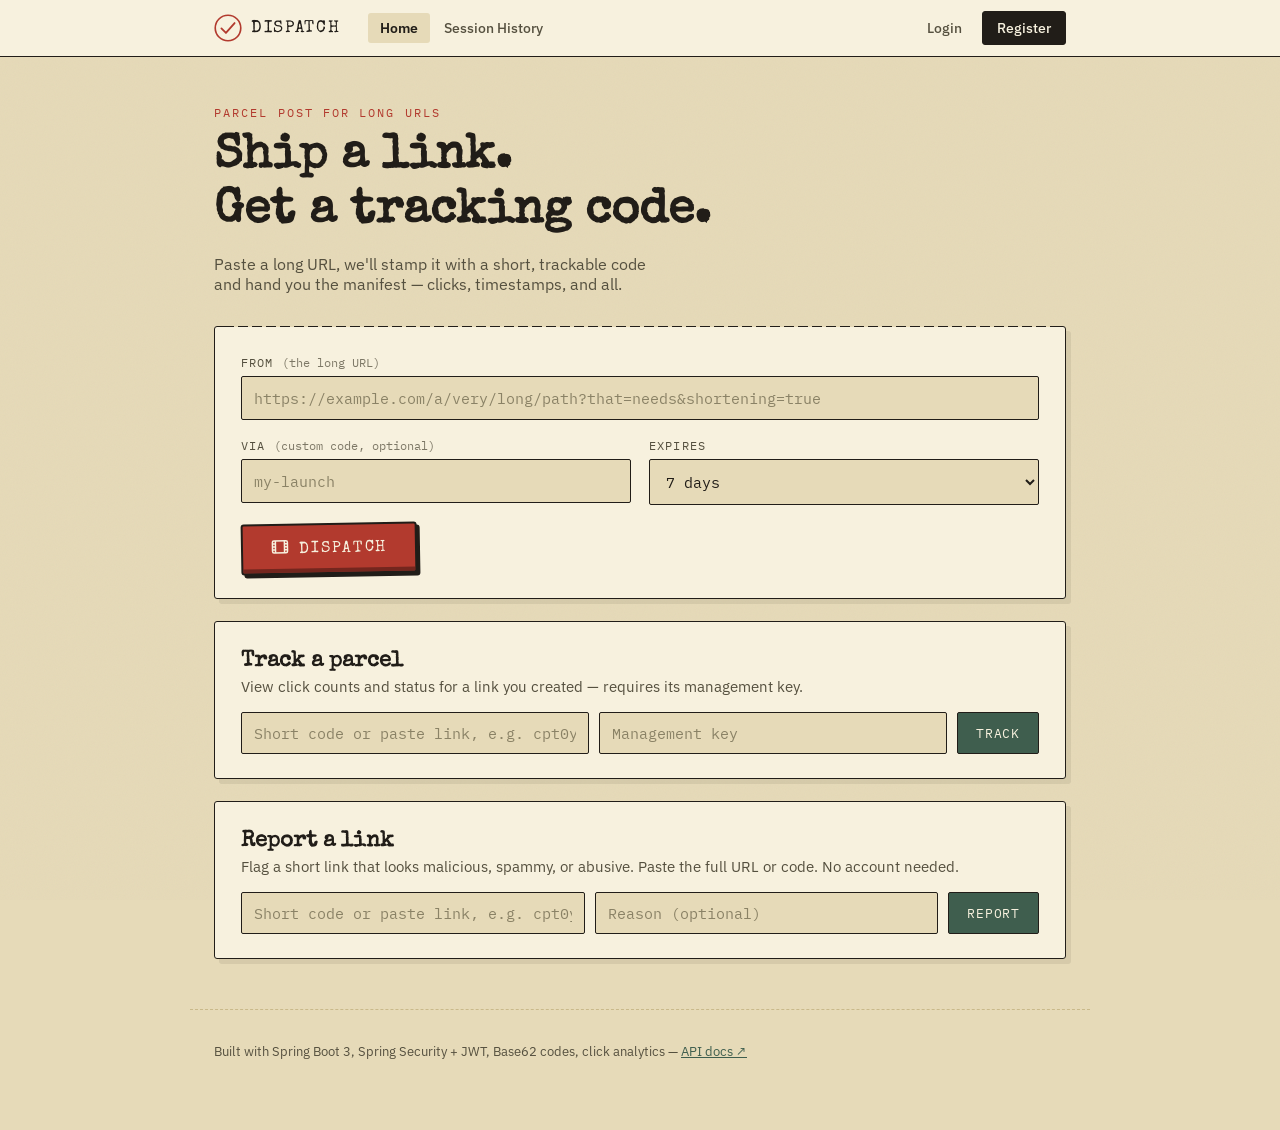
==== commit 30429924: "Refined UI for URL Shortener" ====
--- a/src/main/resources/static/index.html
+++ b/src/main/resources/static/index.html
@@ -3,6 +3,7 @@
 <head>
 <meta charset="UTF-8"/>
 <meta name="viewport" content="width=device-width, initial-scale=1.0"/>
+<meta name="theme-color" content="#E6DAB8"/>
 <title>Dispatch — Ship your links</title>
 <link rel="preconnect" href="https://fonts.googleapis.com">
 <link href="https://fonts.googleapis.com/css2?family=Special+Elite&family=IBM+Plex+Mono:wght@400;500;600&family=IBM+Plex+Sans:wght@400;500;600;700&display=swap" rel="stylesheet">
@@ -60,23 +61,30 @@
         <span id="btn-label">DISPATCH</span>
         <div class="stamp-progress-bar"><div class="stamp-progress-fill" id="stamp-progress-fill"></div></div>
       </button>
+    </div>
 
-      <!-- Stamp animation overlay -->
-      <div class="stamp-overlay" id="stamp-overlay" aria-hidden="true">
-        <div class="stamp-press-assembly" id="stamp-press-assembly">
-          <div class="press-arm"></div>
-          <div class="stamp-seal" id="stamp-seal">
-            <svg viewBox="0 0 120 120" class="seal-ring">
-              <circle cx="60" cy="60" r="54" fill="none" stroke="currentColor" stroke-width="2.5" stroke-dasharray="4 3"/>
-              <circle cx="60" cy="60" r="42" fill="none" stroke="currentColor" stroke-width="1.5"/>
-            </svg>
-            <div class="seal-text">
-              <div class="seal-word">DISPATCHED</div>
-              <div class="seal-code" id="seal-code">——</div>
-            </div>
-            <div class="seal-glow"></div>
+    <!-- Dispatch progress overlay: stages advance while the real request runs -->
+    <div class="stamp-overlay" id="stamp-overlay" role="status" aria-live="polite" aria-hidden="true">
+      <div class="dispatch-sheet" id="dispatch-sheet">
+        <div class="stamp-seal" id="stamp-seal">
+          <svg viewBox="0 0 120 120" class="seal-ring" aria-hidden="true">
+            <circle cx="60" cy="60" r="54" fill="none" stroke="currentColor" stroke-width="2.5" stroke-dasharray="4 3"/>
+            <circle cx="60" cy="60" r="42" fill="none" stroke="currentColor" stroke-width="1.5"/>
+          </svg>
+          <div class="seal-text">
+            <div class="seal-word">DISPATCHED</div>
+            <div class="seal-code" id="seal-code">——</div>
           </div>
+          <div class="seal-glow"></div>
         </div>
+        <ol class="stage-list" id="stage-list">
+          <li data-stage="check">Checking destination</li>
+          <li data-stage="scan">Scanning for threats</li>
+          <li data-stage="code">Assigning tracking code</li>
+          <li data-stage="stamp">Stamping the parcel</li>
+        </ol>
+        <div class="sheet-progress" id="sheet-progress"><div class="sheet-progress-fill" id="sheet-progress-fill"></div></div>
+        <p class="sheet-note" id="sheet-note"></p>
       </div>
     </div>
 
@@ -162,6 +170,7 @@
 </footer>
 
 <script src="js/auth.js"></script>
+<script src="js/ui.js"></script>
 <script src="js/nav.js"></script>
 <script src="js/app.js"></script>
 </body>
--- a/src/main/resources/static/css/nav.css
+++ b/src/main/resources/static/css/nav.css
@@ -131,13 +131,73 @@
 .nav-logout { background: transparent; }
 .nav-logout:hover { border-color: var(--stamp-red); color: var(--stamp-red); }
 
-/* ── Mobile nav ── */
-@media (max-width: 600px) {
-  .nav-logo span { display: none; }
-  .nav-link { padding: 6px 8px; font-size: 0.82rem; }
-  .nav-btn  { padding: 6px 10px; font-size: 0.82rem; }
-  .nav-user { display: none; }
-}
+/* ── Hamburger toggle (mobile only) ── */
+.nav-menu { display: contents; }
+.nav-toggle {
+  display: none;
+  margin-left: auto;
+  width: 40px; height: 40px;
+  align-items: center; justify-content: center;
+  background: transparent;
+  border: 1.5px solid var(--ink);
+  border-radius: var(--radius);
+  color: var(--ink);
+}
+.nav-toggle:hover { background: var(--kraft-dark); }
+.nav-toggle .icon-close { display: none; }
+.nav-toggle[aria-expanded="true"] .icon-open  { display: none; }
+.nav-toggle[aria-expanded="true"] .icon-close { display: block; }
+
+@media (max-width: 640px) {
+  .wrap { padding: 0 16px; }
+  .nav-inner { position: relative; }
+  .nav-logo { margin-right: 0; }
+  .nav-toggle { display: inline-flex; }
+
+  .nav-menu {
+    display: none;
+    position: absolute; top: 100%; left: 0; right: 0;
+    flex-direction: column; align-items: stretch; gap: 10px;
+    padding: 12px 16px 18px;
+    background: var(--paper);
+    border-bottom: 1.5px solid var(--ink);
+    box-shadow: 0 10px 0 rgba(33,29,24,0.06);
+  }
+  .nav-menu.open { display: flex; animation: menuIn .18s ease-out; }
+  @keyframes menuIn { from { opacity: 0; transform: translateY(-6px); } }
+
+  .nav-links { flex: none; flex-direction: column; align-items: stretch; gap: 2px; }
+  .nav-link  { padding: 12px; font-size: 0.95rem; }
+  .nav-actions { margin-left: 0; flex-direction: column; align-items: stretch; gap: 8px;
+                 padding-top: 10px; border-top: 1px dashed var(--line); }
+  .nav-actions .nav-link { text-align: center; border: 1.5px solid var(--line); }
+  .nav-btn  { justify-content: center; padding: 11px 14px; font-size: 0.92rem; }
+  .nav-user { display: flex; padding: 4px 12px 8px; }
+}
+
+/* ── Toast (UI.toast) ── */
+.toast-host {
+  position: fixed; left: 50%; z-index: 300;
+  bottom: calc(20px + env(safe-area-inset-bottom, 0px));
+  transform: translateX(-50%);
+  display: flex; flex-direction: column; align-items: center; gap: 8px;
+  pointer-events: none; max-width: calc(100vw - 32px);
+}
+.toast {
+  display: flex; align-items: center; gap: 9px; max-width: 100%;
+  background: var(--ink); color: var(--paper);
+  font-family: var(--font-mono); font-size: 0.8rem;
+  padding: 10px 16px; border-radius: var(--radius);
+  box-shadow: 3px 3px 0 rgba(33,29,24,0.25);
+  animation: toastIn .22s cubic-bezier(.2,.9,.3,1.2);
+}
+.toast b { color: #8fd3a8; }
+.toast.error { background: var(--stamp-red); }
+.toast.error b { color: var(--paper); }
+.toast span { overflow: hidden; text-overflow: ellipsis; white-space: nowrap; }
+.toast.out { animation: toastOut .2s ease-in forwards; }
+@keyframes toastIn  { from { opacity: 0; transform: translateY(10px) scale(.96); } }
+@keyframes toastOut { to   { opacity: 0; transform: translateY(6px); } }
 
 /* ── Auth form pages ── */
 .auth-page {
@@ -145,7 +205,7 @@
   display: flex;
   align-items: center;
   justify-content: center;
-  padding: 40px 24px;
+  padding: 40px 16px;
   background: var(--kraft);
 }
 
@@ -294,3 +354,12 @@
   outline: 2px solid var(--stamp-red);
   outline-offset: 2px;
 }
+
+@media (max-width: 480px) {
+  .auth-card { padding: 30px 20px; }
+  .auth-title { font-size: 1.45rem; margin-bottom: 22px; }
+  .auth-field input { font-size: 1rem; } /* >=16px stops iOS zoom-on-focus */
+}
+@media (prefers-reduced-motion: reduce) {
+  .toast, .nav-menu.open { animation: none !important; }
+}
--- a/src/main/resources/static/css/style.css
+++ b/src/main/resources/static/css/style.css
@@ -115,72 +115,96 @@
   box-shadow: 0 0 8px #ffd166;
   transition: width 0.6s ease-out;
 }
-.stamp-btn.stamping .stamp-progress-fill {
-  width: 85%;
-}
-
-/* ── Stamp animation overlay ── */
+
+
+/* ── Dispatch progress overlay ── */
 .stamp-overlay {
-  position: fixed; inset: 0;
+  position: fixed; inset: 0; z-index: 200;
+  display: flex; align-items: center; justify-content: center; padding: 20px;
+  background: rgba(33,29,24,.62); backdrop-filter: blur(3px);
+  opacity: 0; pointer-events: none; transition: opacity .25s;
+}
+.stamp-overlay.visible { opacity: 1; pointer-events: auto; }
+
+.dispatch-sheet {
+  position: relative; width: min(100%, 340px); text-align: center;
+  background: var(--paper); border: 1.5px solid var(--ink); border-radius: var(--radius);
+  box-shadow: 6px 6px 0 rgba(0,0,0,.28);
+  padding: 26px 22px 18px;
+  transform: translateY(14px) scale(.97);
+  transition: transform .3s cubic-bezier(.2,.8,.2,1);
+}
+.dispatch-sheet::before {            /* perforated label edge, like the form card */
+  content: ''; position: absolute; top: -1px; left: 14px; right: 14px; height: 1px;
+  background-image: radial-gradient(circle, var(--kraft) 2px, transparent 2.2px);
+  background-size: 14px 2px; background-repeat: repeat-x;
+}
+.stamp-overlay.visible .dispatch-sheet { transform: none; }
+.dispatch-sheet.thud { animation: sheetThud .3s ease-out; }
+@keyframes sheetThud {
+  0% { transform: none; } 30% { transform: translateY(5px) scale(.99); }
+  60% { transform: translateY(-2px); } 100% { transform: none; }
+}
+
+/* Seal: faint + slowly turning while we wait, slams down when the code arrives */
+.stamp-seal {
+  position: relative; width: 128px; height: 128px; margin: 0 auto 18px;
   display: flex; align-items: center; justify-content: center;
-  background: rgba(33,29,24,.6);
-  backdrop-filter: blur(2px);
-  z-index: 200;
-  opacity: 0; pointer-events: none;
-  transition: opacity .2s;
-}
-.stamp-overlay.visible { opacity: 1; pointer-events: auto; }
-
-.stamp-press-assembly {
-  position: relative;
-  display: flex;
-  flex-direction: column;
-  align-items: center;
-}
-
-.stamp-seal {
-  position: relative; width: 160px; height: 160px;
-  display: flex; align-items: center; justify-content: center;
-  color: var(--stamp-red);
-  transform: scale(0.3) rotate(-30deg);
-  opacity: 0;
-  transition: none;
-}
-.stamp-seal.drop {
-  transition: transform .35s cubic-bezier(.17,.67,.35,1.4), opacity .2s;
-  transform: scale(1) rotate(-8deg);
-  opacity: 1;
-}
-.stamp-seal.landed {
-  transition: transform .08s ease-out;
-  transform: scale(0.96) rotate(-8deg);
-  filter: drop-shadow(0 0 20px rgba(200, 75, 49, 0.6));
+  color: var(--stamp-red); opacity: .28; transform: rotate(-8deg);
+  transition: opacity .25s;
+}
+.seal-ring { position: absolute; inset: 0; width: 100%; height: 100%; animation: ringSpin 14s linear infinite; }
+@keyframes ringSpin { to { transform: rotate(360deg); } }
+.stamp-seal.slam { opacity: 1; animation: sealSlam .42s cubic-bezier(.2,.9,.25,1.15) forwards; }
+.stamp-seal.slam .seal-ring { animation: none; }
+@keyframes sealSlam {
+  0%   { transform: scale(1.8) rotate(-20deg); opacity: 0; }
+  55%  { transform: scale(.93) rotate(-7deg);  opacity: 1; }
+  100% { transform: scale(1)   rotate(-8deg);  opacity: 1; }
 }
 .seal-glow {
-  position: absolute;
-  inset: -15px;
-  border-radius: 50%;
-  background: radial-gradient(circle, rgba(200, 75, 49, 0.35) 0%, transparent 70%);
-  opacity: 0;
-  pointer-events: none;
-  transition: opacity 0.3s ease;
-}
-.stamp-seal.landed .seal-glow {
-  opacity: 1;
-}
-.seal-ring { position: absolute; inset: 0; width: 100%; height: 100%; }
-.seal-text {
-  position: relative; z-index: 1; text-align: center;
-}
+  position: absolute; inset: -14px; border-radius: 50%; pointer-events: none; opacity: 0;
+  background: radial-gradient(circle, rgba(178,58,46,.38) 0%, transparent 70%);
+}
+.stamp-seal.slam .seal-glow { animation: inkRipple .65s ease-out .18s; }
+@keyframes inkRipple { 0% { opacity: 1; transform: scale(.8); } 100% { opacity: 0; transform: scale(1.4); } }
+.seal-text { position: relative; z-index: 1; text-align: center; }
 .seal-word {
-  font-family: var(--font-display); font-size: .65rem;
-  letter-spacing: .25em; text-transform: uppercase; color: var(--stamp-red);
-  margin-bottom: 4px;
-}
-.seal-code {
-  font-family: var(--font-mono); font-weight: 600; font-size: 1.3rem;
-  color: var(--stamp-red);
-}
+  font-family: var(--font-display); font-size: .6rem;
+  letter-spacing: .25em; text-transform: uppercase; margin-bottom: 4px;
+}
+.seal-code { font-family: var(--font-mono); font-weight: 600; font-size: 1.2rem; }
+
+/* Stage checklist */
+.stage-list { list-style: none; margin: 0 0 16px; padding: 0; text-align: left;
+  font-family: var(--font-mono); font-size: .8rem; }
+.stage-list li {
+  display: flex; align-items: center; gap: 10px; padding: 5px 0;
+  color: var(--ink-soft); opacity: .45; transition: opacity .2s, color .2s;
+}
+.stage-list li::before {
+  content: ''; flex: none; width: 13px; height: 13px; border-radius: 50%;
+  border: 1.5px solid currentColor; transition: background .15s, border-color .15s;
+}
+.stage-list li.active { opacity: 1; color: var(--ink); }
+.stage-list li.active::before { border-color: var(--stamp-red); border-top-color: transparent; animation: spin .8s linear infinite; }
+.stage-list li.done { opacity: 1; color: var(--success); }
+.stage-list li.done::before {
+  border-color: var(--success);
+  background: var(--success) url("data:image/svg+xml,%3Csvg xmlns='http://www.w3.org/2000/svg' viewBox='0 0 12 12'%3E%3Cpath d='M2.5 6.2l2.3 2.3 4.7-5' fill='none' stroke='white' stroke-width='1.8' stroke-linecap='round' stroke-linejoin='round'/%3E%3C/svg%3E") center / 9px no-repeat;
+}
+
+/* Progress: eases toward ~90% while waiting, only reaches 100% on a real response */
+.sheet-progress { height: 7px; background: var(--kraft); border: 1px solid var(--line); border-radius: 4px; overflow: hidden; }
+.sheet-progress-fill {
+  height: 100%; width: 0%; border-radius: 3px;
+  background: repeating-linear-gradient(45deg, var(--stamp-red) 0 8px, #cf5a48 8px 16px);
+  background-size: 22.6px 22.6px;
+  animation: barberPole .9s linear infinite;
+}
+@keyframes barberPole { to { background-position: 22.6px 0; } }
+.sheet-progress.done .sheet-progress-fill { animation: none; background: var(--success); transition: width .25s ease-out, background .25s; }
+.sheet-note { min-height: 2.4em; margin: 10px 0 0; font-size: .75rem; line-height: 1.4; color: var(--ink-soft); }
 
 /* ── Result card ── */
 .result-card { animation: slideIn .25s ease-out; }
@@ -285,13 +309,41 @@
 .site-footer .wrap { border-top: 1px dashed var(--line); padding-top: 20px; }
 
 /* ── Responsive ── */
+@media (max-width: 760px) {
+  .hero { padding: 32px 0 22px; }
+  .label-card, .result-card, .tracking-card { padding: 22px 18px 20px; }
+}
 @media (max-width: 620px) {
-  .label-row.two-col { grid-template-columns: 1fr; }
-  .track-grid { grid-template-columns: repeat(2,1fr); }
-  .result-url-row { flex-direction: column; align-items: flex-start; }
+  .hero { padding: 24px 0 18px; }
+  .hero h1 { font-size: 1.85rem; }
+  .lede { font-size: .95rem; }
+  .label-card, .result-card, .tracking-card { padding: 20px 16px 18px; margin-bottom: 18px; box-shadow: 3px 3px 0 rgba(33,29,24,.08); }
+  .label-row.two-col { grid-template-columns: 1fr; gap: 14px; }
+  /* >=16px stops iOS Safari zooming the page on focus */
+  input[type="url"], input[type="text"], select { font-size: 1rem; }
+
+  .dispatch-area, .stamp-btn { display: flex; width: 100%; }
+  .stamp-btn { justify-content: center; padding: 14px 20px; }
+
+  .result-url-row { gap: 8px; }
+  .result-short-url { flex: 1 0 100%; font-size: 1.05rem; }
+  .result-url-row .result-copy, .result-url-row .result-open { flex: 1; text-align: center; padding: 9px 10px; }
+  .result-dest { max-width: 100%; }
+  .result-key-row { flex-direction: column; gap: 10px; }
+  .result-key-row .result-copy { width: 100%; padding: 9px 10px; }
+
   .track-form-row { flex-direction: column; }
-  .result-key-row { flex-direction: column; }
+  .track-form-row input { min-width: 0; width: 100%; font-size: 1rem; }
+  .track-form-row button { width: 100%; padding: 12px; }
+  .track-grid { grid-template-columns: repeat(2, 1fr); }
+  .site-footer { padding-bottom: 40px; }
 }
 @media (prefers-reduced-motion: reduce) {
-  .stamp-btn, .stamp-seal, .result-card { transition: none !important; animation: none !important; }
-}
+  .stamp-btn, .stamp-seal, .result-card, .dispatch-sheet, .seal-ring,
+  .sheet-progress-fill, .stage-list li::before { transition: none !important; animation: none !important; }
+  .stamp-seal.slam { opacity: 1; }
+}
+
+/* Gentle shake for form validation errors */
+.label-card.shake { animation: formShake .35s ease-in-out; }
+@keyframes formShake { 20% { transform: translateX(-5px); } 45% { transform: translateX(4px); } 70% { transform: translateX(-2px); } }
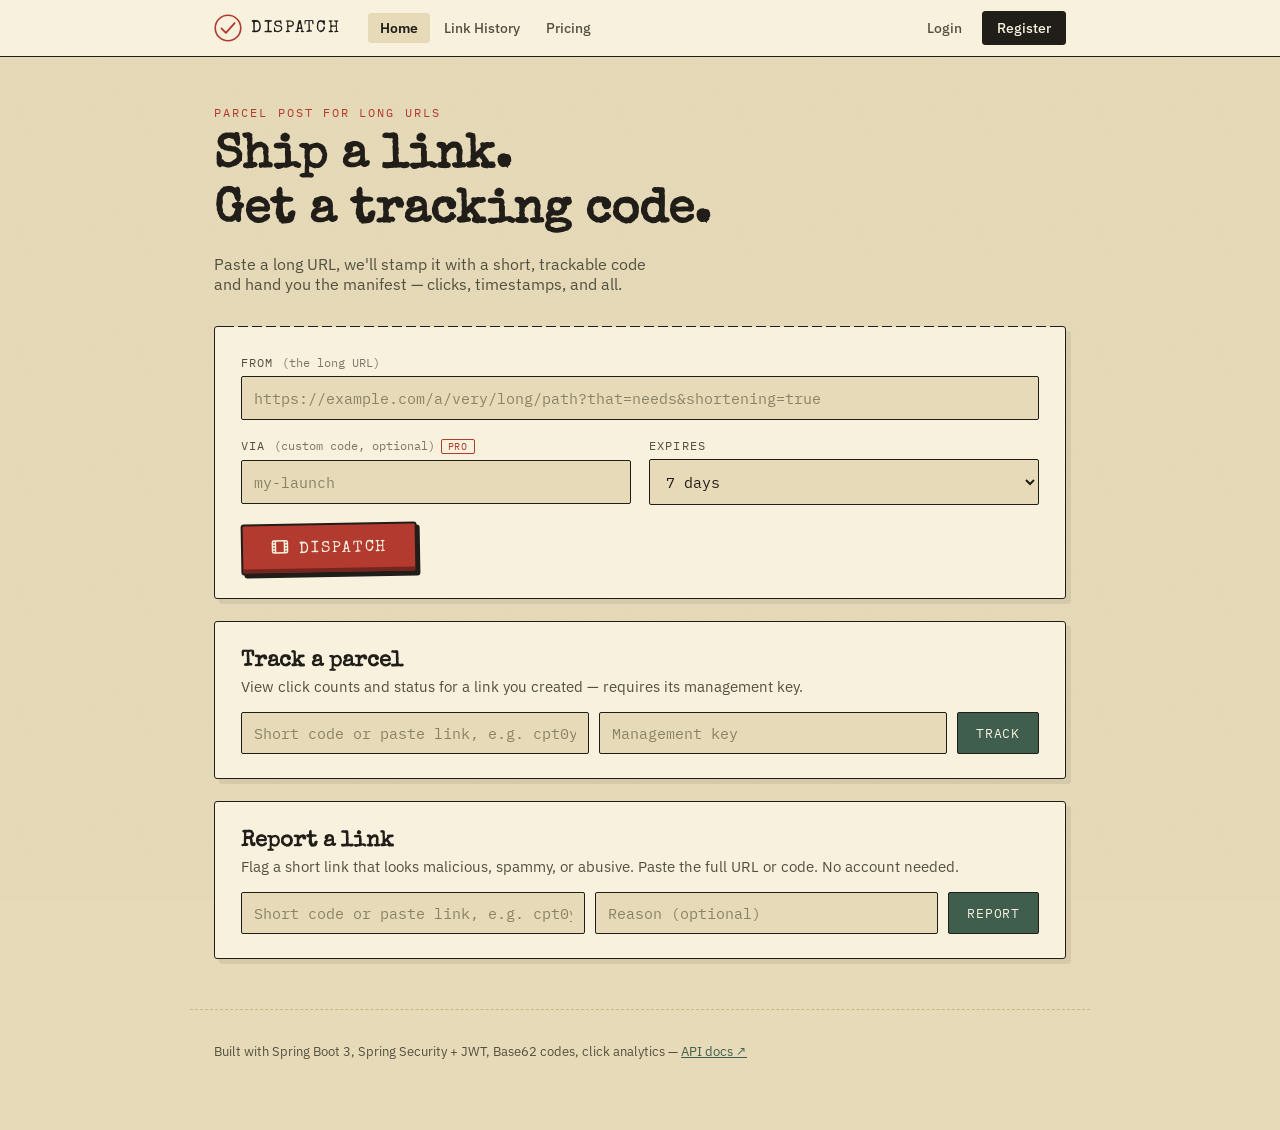
==== commit b86ceb6d: "Update code from v3 fixes" ====
--- a/src/main/resources/static/index.html
+++ b/src/main/resources/static/index.html
@@ -9,6 +9,7 @@
 <link href="https://fonts.googleapis.com/css2?family=Special+Elite&family=IBM+Plex+Mono:wght@400;500;600&family=IBM+Plex+Sans:wght@400;500;600;700&display=swap" rel="stylesheet">
 <link rel="stylesheet" href="css/nav.css"/>
 <link rel="stylesheet" href="css/style.css"/>
+<link rel="stylesheet" href="css/features.css"/>
 </head>
 <body>
 
@@ -34,9 +35,11 @@
              autocomplete="url"/>
     </div>
 
+    <p class="plan-hint" id="plan-hint" hidden></p>
+
     <div class="label-row two-col">
       <div>
-        <label for="customAlias">VIA <span class="hint">(custom code, optional)</span></label>
+        <label for="customAlias">VIA <span class="hint">(custom code, optional)</span><a class="lock-chip" id="alias-lock" href="/pricing.html" hidden>PRO</a></label>
         <input type="text" id="customAlias" name="customAlias" placeholder="my-launch" maxlength="20"/>
       </div>
       <div>
@@ -102,6 +105,7 @@
       <a class="result-short-url" id="result-url" href="#" target="_blank" rel="noopener"></a>
       <button class="result-copy" id="copy-btn" type="button">Copy</button>
       <a class="result-open" id="open-btn" href="#" target="_blank" rel="noopener">Open</a>
+      <button class="result-copy" id="result-qr-btn" type="button">QR code</button>
       <button class="result-copy" id="result-track-btn" type="button">Track</button>
     </div>
 
@@ -144,6 +148,22 @@
         <span class="track-label">Destination</span>
         <span id="track-dest-url"></span>
       </div>
+
+      <div class="analytics" id="analytics" hidden>
+        <h3>Where clicks come from</h3>
+        <p class="analytics-sub" id="analytics-sub"></p>
+        <div class="an-grid">
+          <div class="an-block"><h4>Countries</h4><div id="an-countries"></div></div>
+          <div class="an-block"><h4>Cities</h4><div id="an-cities"></div></div>
+          <div class="an-block"><h4>Sent from (website)</h4><div id="an-sources"></div></div>
+          <div class="an-block"><h4>Shared by (?ref= tag)</h4><div id="an-tags"></div></div>
+        </div>
+        <div class="recent" id="recent" hidden>
+          <h4>Latest clicks</h4>
+          <div id="recent-list"></div>
+        </div>
+        <p class="an-note">Location is estimated from the visitor's IP address and can be off by a city or more (VPNs and mobile networks). Add <b>?ref=name</b> to a link, e.g. <code id="an-example"></code>, to see who a click came from. Many apps (WhatsApp, email) hide the referring site, so those show as direct.</p>
+      </div>
     </div>
     <p class="form-error" id="track-error" hidden></p>
   </section>
@@ -171,6 +191,9 @@
 
 <script src="js/auth.js"></script>
 <script src="js/ui.js"></script>
+<script src="js/vendor/qrcode.js"></script>
+<script src="js/qr.js"></script>
+<script src="js/plans.js"></script>
 <script src="js/nav.js"></script>
 <script src="js/app.js"></script>
 </body>
--- a/src/main/resources/static/css/features.css
+++ b/src/main/resources/static/css/features.css
@@ -0,0 +1,148 @@
+/* features.css — QR dialog, subscription UI, click analytics, pricing page.
+   Uses the same tokens as nav.css (:root vars), so it works on every page. */
+
+/* ── Dialog (QR + upgrade prompt) ── */
+.qr-overlay {
+  position: fixed; inset: 0; z-index: 250; display: flex; align-items: center; justify-content: center;
+  padding: 16px; background: rgba(33,29,24,.62); backdrop-filter: blur(3px);
+  opacity: 0; transition: opacity .18s;
+}
+.qr-overlay[hidden] { display: none; }
+.qr-overlay.visible { opacity: 1; }
+body.qr-open { overflow: hidden; }
+
+.qr-card {
+  position: relative; width: min(100%, 360px); max-height: calc(100vh - 32px); overflow: auto;
+  background: var(--paper); border: 1.5px solid var(--ink); border-radius: var(--radius);
+  box-shadow: 6px 6px 0 rgba(0,0,0,.28); padding: 24px 22px 20px; text-align: center;
+  transform: translateY(10px) scale(.98); transition: transform .22s cubic-bezier(.2,.8,.2,1);
+}
+.qr-overlay.visible .qr-card { transform: none; }
+.qr-close {
+  position: absolute; top: 8px; right: 10px; width: 34px; height: 34px; border: 0; background: none;
+  font-size: 1.6rem; line-height: 1; color: var(--ink-soft); border-radius: var(--radius);
+}
+.qr-close:hover { background: var(--kraft-dark); color: var(--ink); }
+.qr-eyebrow { margin: 0 0 4px; font-family: var(--font-mono); font-size: .68rem; letter-spacing: .18em; color: var(--stamp-red); }
+.qr-title { margin: 0 0 14px; font-family: var(--font-display); font-size: 1.2rem; font-weight: 400; word-break: break-all; }
+.qr-frame { display: inline-block; padding: 10px; background: #fff; border: 1.5px solid var(--ink); border-radius: var(--radius); }
+.qr-frame canvas { display: block; width: 240px; height: 240px; max-width: 100%; image-rendering: pixelated; }
+.qr-url { display: block; margin: 12px 0 10px; font-family: var(--font-mono); font-size: .78rem; color: var(--ink-soft); word-break: break-all; }
+.qr-check { text-transform: none; letter-spacing: normal; font-family: var(--font-body); display: flex; align-items: flex-start; gap: 8px; margin: 0 0 14px; text-align: left; font-size: .8rem; color: var(--ink-soft); cursor: pointer; }
+.qr-check input { margin-top: 3px; accent-color: var(--teal); }
+.qr-check small b { font-family: var(--font-mono); color: var(--ink); }
+.qr-actions { display: flex; flex-wrap: wrap; gap: 8px; justify-content: center; }
+.qr-btn {
+  flex: 1 1 auto; min-height: 40px; padding: 9px 14px; font-family: var(--font-mono); font-size: .78rem;
+  letter-spacing: .04em; text-decoration: none; text-align: center; color: var(--ink);
+  background: var(--paper); border: 1.5px solid var(--ink); border-radius: var(--radius);
+}
+.qr-btn:hover { background: var(--kraft-dark); }
+.qr-btn.primary { background: var(--ink); color: var(--paper); }
+.qr-btn.primary:hover { background: var(--teal); }
+.qr-btn.copied { border-color: var(--success); color: var(--success); }
+.upgrade-msg { margin: 0 0 16px; font-size: .92rem; line-height: 1.5; color: var(--ink-soft); }
+
+/* ── Plan badge + usage meter (My Dispatches) ── */
+.plan-card {
+  display: grid; grid-template-columns: 1fr auto; gap: 14px 20px; align-items: center;
+  background: var(--paper); border: 1.5px solid var(--ink); border-radius: var(--radius);
+  box-shadow: 3px 3px 0 rgba(33,29,24,.07); padding: 16px 18px; margin-bottom: 18px;
+}
+.plan-badge {
+  display: inline-block; padding: 2px 9px; font-family: var(--font-mono); font-size: .7rem; letter-spacing: .12em;
+  text-transform: uppercase; border: 1.5px solid currentColor; border-radius: 2px; color: var(--ink-soft);
+}
+.plan-badge.PRO { color: var(--teal); } .plan-badge.BUSINESS { color: var(--stamp-red); }
+.plan-line { margin: 8px 0 0; font-family: var(--font-mono); font-size: .82rem; color: var(--ink-soft); }
+.plan-meter { margin-top: 10px; height: 8px; background: var(--kraft); border: 1px solid var(--line); border-radius: 4px; overflow: hidden; }
+.plan-meter > i { display: block; height: 100%; width: 0; background: var(--teal); transition: width .5s ease-out; }
+.plan-meter.warn > i { background: #c98a1e; } .plan-meter.full > i { background: var(--stamp-red); }
+.plan-actions { display: flex; flex-wrap: wrap; gap: 8px; }
+.plan-link {
+  display: inline-flex; align-items: center; gap: 6px; min-height: 36px; padding: 7px 12px; text-decoration: none;
+  font-family: var(--font-mono); font-size: .76rem; color: var(--ink); background: var(--paper);
+  border: 1.5px solid var(--ink); border-radius: var(--radius);
+}
+.plan-link:hover { background: var(--kraft-dark); }
+.plan-link.primary { background: var(--stamp-red); border-color: var(--stamp-red); color: var(--paper); }
+.plan-link.primary:hover { filter: brightness(.92); }
+.plan-link.locked { opacity: .75; }
+@media (max-width: 640px) { .plan-card { grid-template-columns: 1fr; } .plan-actions .plan-link { flex: 1 1 auto; justify-content: center; } }
+
+/* Home form: plan hints + locked alias */
+.plan-hint { margin: 0 0 14px; font-family: var(--font-mono); font-size: .74rem; color: var(--ink-soft); }
+.plan-hint a { color: var(--stamp-red); }
+.lock-chip {
+  display: inline-block; margin-left: 6px; padding: 0 6px; font-family: var(--font-mono); font-size: .62rem;
+  letter-spacing: .08em; color: var(--stamp-red); border: 1px solid var(--stamp-red); border-radius: 2px; text-decoration: none;
+}
+input:disabled { cursor: not-allowed; opacity: .6; }
+
+/* ── Click analytics (Track a parcel) ── */
+.analytics { margin-top: 20px; padding-top: 18px; border-top: 1px dashed var(--line); }
+.analytics h3 { margin: 0 0 4px; font-family: var(--font-display); font-size: 1.05rem; font-weight: 400; }
+.analytics-sub { margin: 0 0 14px; font-size: .8rem; color: var(--ink-soft); }
+.an-grid { display: grid; grid-template-columns: repeat(2, 1fr); gap: 18px 24px; }
+.an-block h4 { margin: 0 0 8px; font-family: var(--font-mono); font-size: .68rem; letter-spacing: .12em; text-transform: uppercase; color: var(--ink-soft); font-weight: 500; }
+.an-row { display: grid; grid-template-columns: minmax(0, 1fr) auto; gap: 2px 10px; margin-bottom: 8px; font-family: var(--font-mono); font-size: .8rem; }
+.an-row span:first-child { overflow: hidden; text-overflow: ellipsis; white-space: nowrap; }
+.an-row b { font-weight: 600; }
+.an-bar { grid-column: 1 / -1; height: 5px; background: var(--kraft); border-radius: 3px; overflow: hidden; }
+.an-bar > i { display: block; height: 100%; background: var(--teal); border-radius: 3px; }
+.an-empty { margin: 0; font-size: .8rem; color: var(--ink-soft); }
+.an-note { margin: 14px 0 0; font-size: .74rem; color: var(--ink-soft); line-height: 1.45; }
+.recent { margin-top: 18px; }
+.recent h4 { margin: 0 0 8px; font-family: var(--font-mono); font-size: .68rem; letter-spacing: .12em; text-transform: uppercase; color: var(--ink-soft); font-weight: 500; }
+.recent-item { display: grid; grid-template-columns: auto minmax(0, 1fr); gap: 2px 12px; padding: 7px 0; border-bottom: 1px dotted var(--line); font-family: var(--font-mono); font-size: .76rem; }
+.recent-item time { color: var(--ink-soft); white-space: nowrap; }
+.recent-item span { overflow: hidden; text-overflow: ellipsis; white-space: nowrap; }
+@media (max-width: 620px) { .an-grid { grid-template-columns: 1fr; } .recent-item { grid-template-columns: 1fr; } }
+
+/* ── Pricing page ── */
+.pricing-page { padding-top: 40px; padding-bottom: 80px; min-height: calc(100vh - 56px); }
+.pricing-head { text-align: center; max-width: 640px; margin: 0 auto 26px; }
+.pricing-head h1 { font-family: var(--font-display); font-weight: 400; font-size: 2.1rem; margin: 0 0 10px; }
+.pricing-head p { margin: 0; color: var(--ink-soft); }
+.bill-toggle { display: inline-flex; margin: 18px 0 0; border: 1.5px solid var(--ink); border-radius: var(--radius); overflow: hidden; }
+.bill-toggle button { min-height: 38px; padding: 8px 16px; border: 0; background: var(--paper); font-family: var(--font-mono); font-size: .78rem; color: var(--ink); }
+.bill-toggle button[aria-pressed="true"] { background: var(--ink); color: var(--paper); }
+.bill-toggle small { color: var(--stamp-red); font-weight: 600; } .bill-toggle button[aria-pressed="true"] small { color: #f0b9b2; }
+.plan-grid { display: grid; grid-template-columns: repeat(3, 1fr); gap: 18px; align-items: stretch; margin-bottom: 34px; }
+.plan-tile {
+  position: relative; display: flex; flex-direction: column; background: var(--paper);
+  border: 1.5px solid var(--ink); border-radius: var(--radius); box-shadow: 4px 4px 0 rgba(33,29,24,.08); padding: 24px 22px 22px;
+}
+.plan-tile.popular { border-width: 2.5px; box-shadow: 5px 5px 0 rgba(178,58,46,.25); }
+.plan-tile .ribbon { position: absolute; top: -12px; left: 18px; background: var(--stamp-red); color: var(--paper); font-family: var(--font-mono); font-size: .66rem; letter-spacing: .14em; padding: 3px 9px; border-radius: 2px; }
+.plan-tile h2 { margin: 0; font-family: var(--font-display); font-weight: 400; font-size: 1.4rem; }
+.plan-tile .tag { margin: 4px 0 14px; font-size: .86rem; color: var(--ink-soft); min-height: 2.4em; }
+.plan-price { font-family: var(--font-mono); font-size: 2.1rem; font-weight: 600; line-height: 1; }
+.plan-price small { font-size: .8rem; font-weight: 400; color: var(--ink-soft); }
+.plan-sub { margin: 4px 0 16px; min-height: 1.2em; font-family: var(--font-mono); font-size: .72rem; color: var(--ink-soft); }
+.plan-feats { list-style: none; margin: 0 0 20px; padding: 0; flex: 1; }
+.plan-feats li { position: relative; padding: 5px 0 5px 22px; font-size: .88rem; }
+.plan-feats li::before { content: '✓'; position: absolute; left: 0; color: var(--success); font-weight: 700; }
+.plan-feats li.off { color: var(--ink-soft); } .plan-feats li.off::before { content: '–'; color: var(--ink-soft); }
+.plan-cta {
+  width: 100%; min-height: 44px; padding: 11px 14px; font-family: var(--font-mono); font-size: .84rem; letter-spacing: .06em;
+  background: var(--ink); color: var(--paper); border: 1.5px solid var(--ink); border-radius: var(--radius); text-decoration: none; text-align: center; display: block;
+}
+.plan-cta:hover:not(:disabled) { background: var(--teal); border-color: var(--teal); }
+.plan-cta:disabled { background: transparent; color: var(--ink-soft); border-style: dashed; cursor: default; }
+.plan-cta.busy { opacity: .6; cursor: progress; }
+.cmp-wrap { overflow-x: auto; background: var(--paper); border: 1.5px solid var(--ink); border-radius: var(--radius); }
+.cmp { width: 100%; min-width: 560px; border-collapse: collapse; font-size: .88rem; }
+.cmp th, .cmp td { padding: 11px 14px; text-align: center; border-bottom: 1px solid var(--line); }
+.cmp th:first-child, .cmp td:first-child { text-align: left; }
+.cmp thead th { font-family: var(--font-mono); font-size: .72rem; letter-spacing: .1em; text-transform: uppercase; background: var(--kraft-dark); }
+.cmp tbody tr:last-child td { border-bottom: 0; }
+.cmp .yes { color: var(--success); font-weight: 700; } .cmp .no { color: var(--ink-soft); }
+.pricing-note { margin: 18px 0 0; text-align: center; font-size: .8rem; color: var(--ink-soft); }
+.pricing-err { text-align: center; color: var(--stamp-red); font-family: var(--font-mono); }
+@media (max-width: 900px) { .plan-grid { grid-template-columns: 1fr; max-width: 460px; margin-left: auto; margin-right: auto; } .pricing-head h1 { font-size: 1.7rem; } }
+@media (prefers-reduced-motion: reduce) { .qr-overlay, .qr-card, .plan-meter > i { transition: none; } }
+
+/* History footer + owner key button */
+.history-foot { display: flex; flex-wrap: wrap; align-items: center; gap: 10px 14px; margin: 16px 0 0; font-size: .78rem; color: var(--ink-soft); }
+.history-foot .action-btn { margin: 0; }
